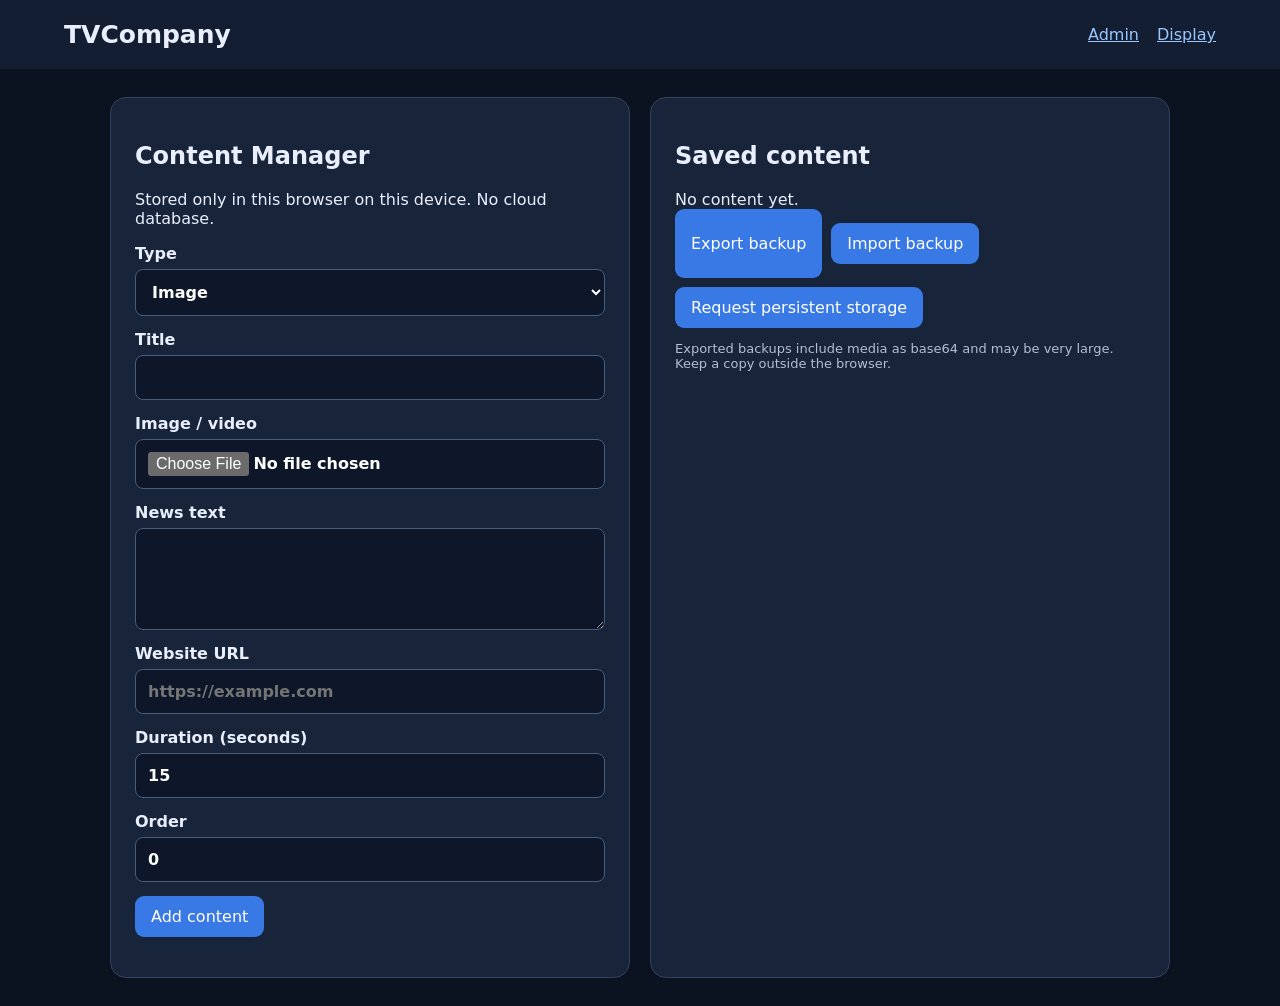
==== index.html @ 376e80b0 "Add files via upload" ====
<!doctype html><html lang="en"><head><meta charset="utf-8"><meta name="viewport" content="width=device-width,initial-scale=1"><title>TVCompany Local</title><link rel="stylesheet" href="style.css"></head><body><header><h1>TVCompany</h1><nav><a href="index.html">Admin</a><a href="display.html">Display</a></nav></header><main><section class="panel"><h2>Content Manager</h2><p>Stored only in this browser on this device. No cloud database.</p><form id="editor"><label>Type <select id="type"><option value="image">Image</option><option value="video">Video</option><option value="news">News</option><option value="external">External website</option></select></label><label>Title <input id="title" maxlength="160" required></label><label id="fileRow">Image / video <input id="file" type="file" accept="image/*,video/*"></label><label id="bodyRow" hidden>News text <textarea id="body" rows="4"></textarea></label><label id="urlRow" hidden>Website URL <input id="url" type="url" placeholder="https://example.com"></label><label>Duration (seconds) <input id="duration" type="number" min="2" max="3600" value="15" required></label><label>Order <input id="sort" type="number" min="0" value="0" required></label><button type="submit">Add content</button></form><p id="status" role="status"></p></section><section class="panel"><h2>Saved content</h2><div id="items"></div><div class="actions"><button id="export">Export backup</button><label class="import">Import backup <input id="import" type="file" accept=".json,application/json"></label><button id="persist">Request persistent storage</button></div><p class="muted">Exported backups include media as base64 and may be very large. Keep a copy outside the browser.</p></section></main><script src="db.js"></script><script src="admin.js"></script></body></html>
---- style.css ----
:root{font-family:system-ui,Arial,sans-serif;color-scheme:dark;background:#0b1220;color:#e9efff}*{box-sizing:border-box}body{margin:0}header{padding:20px 5%;display:flex;align-items:center;justify-content:space-between;background:#131e33}h1{margin:0;font-size:25px}a{color:#9bc7ff}nav{display:flex;gap:18px}main{max-width:1100px;margin:28px auto;padding:0 20px;display:grid;grid-template-columns:1fr 1fr;gap:20px}.panel{background:#17243a;border:1px solid #34435c;border-radius:16px;padding:24px}label{display:block;margin:14px 0;font-weight:600}input,textarea,select{display:block;width:100%;padding:12px;margin-top:6px;background:#0d1729;border:1px solid #4a5d78;border-radius:8px;color:white;font:inherit}button,.import{border:0;border-radius:9px;background:#3979e6;color:white;padding:11px 16px;cursor:pointer;font:inherit;display:inline-block}.import input{display:none}.actions{display:flex;flex-wrap:wrap;gap:9px}.item{border-bottom:1px solid #3a4c66;padding:12px 0;display:flex;justify-content:space-between;gap:10px}.muted{color:#b1bfd3;font-size:13px}.display{background:black}.display #screen{height:100vh;width:100%;display:flex;align-items:center;justify-content:center;overflow:hidden}.display #screen img,.display #screen video{width:100%;height:100%;object-fit:contain}.news{max-width:90%;text-align:center;white-space:pre-wrap;overflow-wrap:anywhere}.news h2{font-size:clamp(30px,5vw,80px)}.news p{font-size:clamp(20px,3vw,46px)}#empty{font-size:25px;text-align:center}.toolbar{position:fixed;bottom:0;left:0;right:0;background:#101a2dd9;display:flex;align-items:center;gap:15px;padding:10px;opacity:.15;transition:opacity .2s}.toolbar:hover,.toolbar:focus-within{opacity:1}#counter{margin-left:auto}.external{font-size:clamp(20px,3vw,45px);text-align:center;padding:30px}.external a{display:block;margin:20px} @media(max-width:760px){main{grid-template-columns:1fr}}
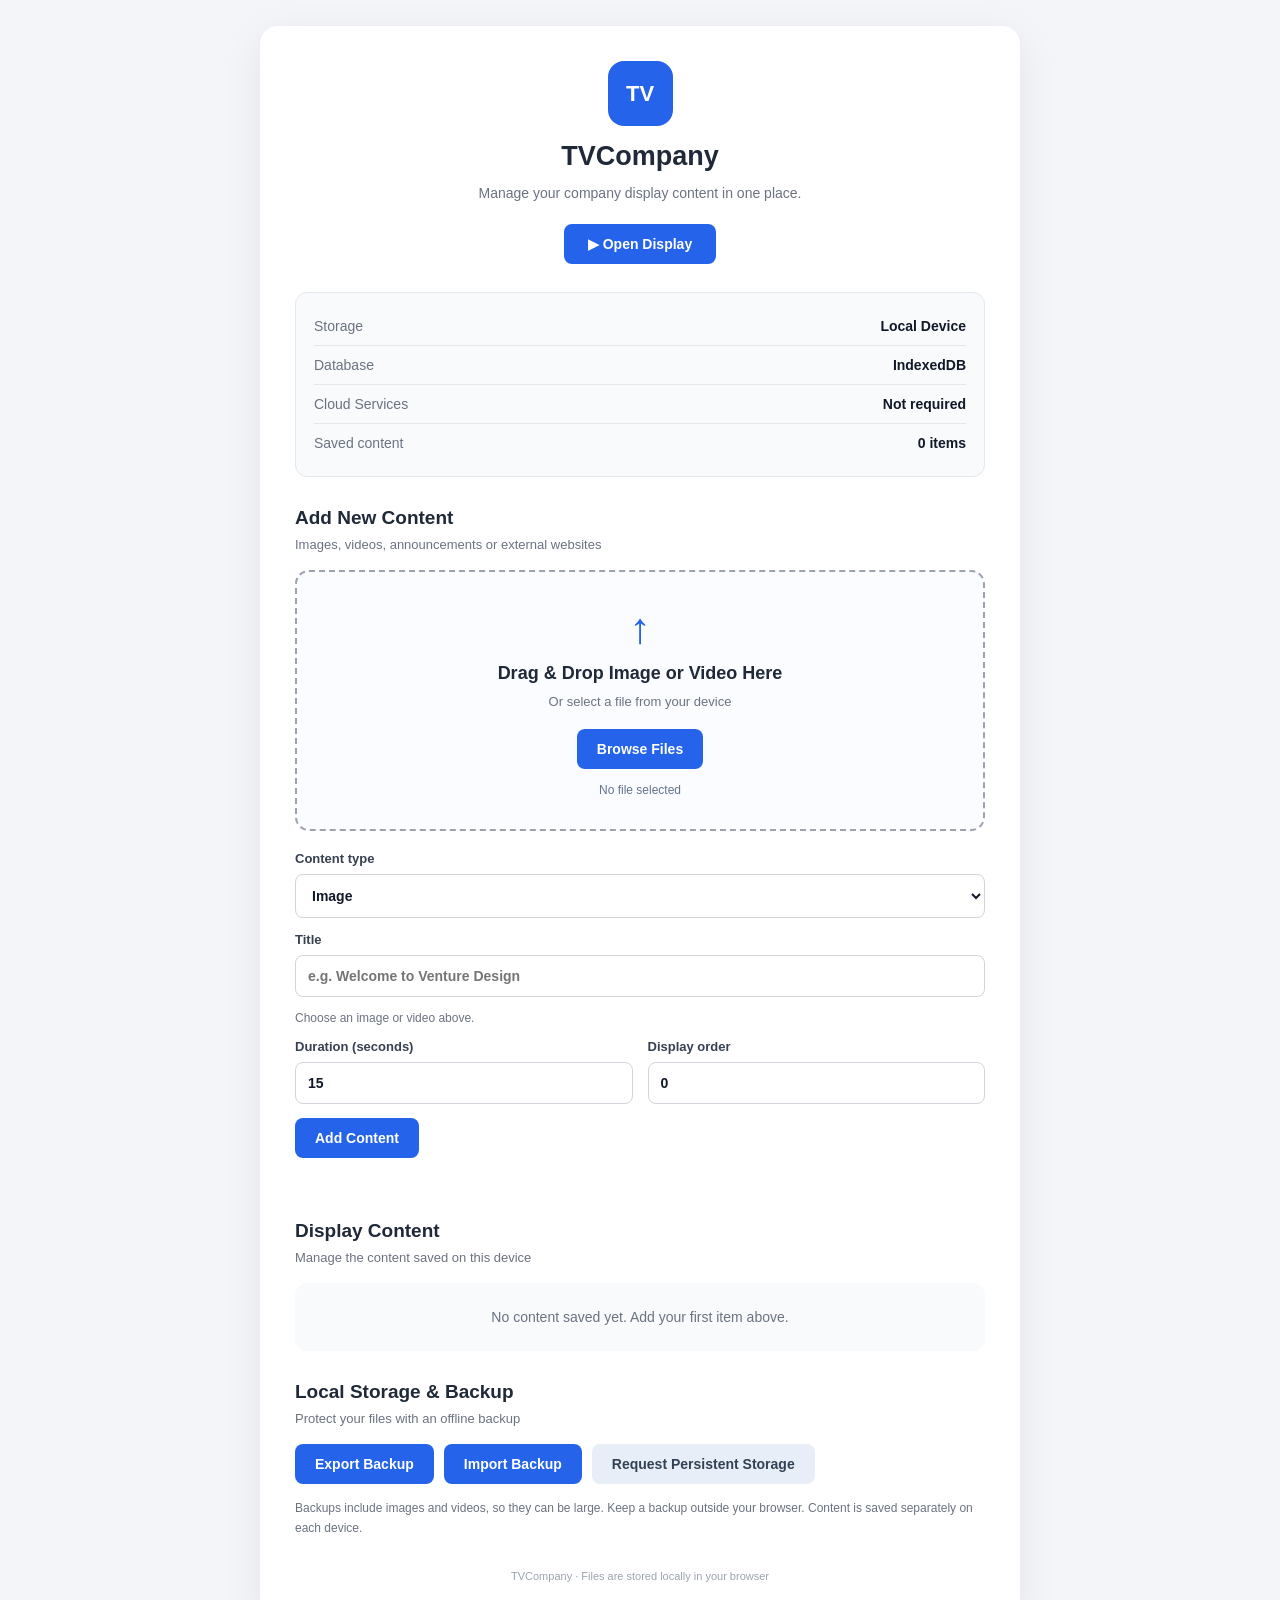
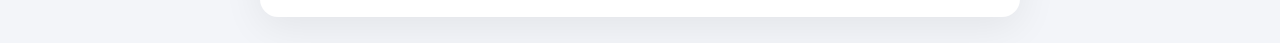
==== commit 95c19087: "Add files via upload" ====
--- a/index.html
+++ b/index.html
@@ -1 +1,11 @@
-<!doctype html><html lang="en"><head><meta charset="utf-8"><meta name="viewport" content="width=device-width,initial-scale=1"><title>TVCompany Local</title><link rel="stylesheet" href="style.css"></head><body><header><h1>TVCompany</h1><nav><a href="index.html">Admin</a><a href="display.html">Display</a></nav></header><main><section class="panel"><h2>Content Manager</h2><p>Stored only in this browser on this device. No cloud database.</p><form id="editor"><label>Type <select id="type"><option value="image">Image</option><option value="video">Video</option><option value="news">News</option><option value="external">External website</option></select></label><label>Title <input id="title" maxlength="160" required></label><label id="fileRow">Image / video <input id="file" type="file" accept="image/*,video/*"></label><label id="bodyRow" hidden>News text <textarea id="body" rows="4"></textarea></label><label id="urlRow" hidden>Website URL <input id="url" type="url" placeholder="https://example.com"></label><label>Duration (seconds) <input id="duration" type="number" min="2" max="3600" value="15" required></label><label>Order <input id="sort" type="number" min="0" value="0" required></label><button type="submit">Add content</button></form><p id="status" role="status"></p></section><section class="panel"><h2>Saved content</h2><div id="items"></div><div class="actions"><button id="export">Export backup</button><label class="import">Import backup <input id="import" type="file" accept=".json,application/json"></label><button id="persist">Request persistent storage</button></div><p class="muted">Exported backups include media as base64 and may be very large. Keep a copy outside the browser.</p></section></main><script src="db.js"></script><script src="admin.js"></script></body></html>
+<!doctype html>
+<html lang="en"><head><meta charset="utf-8"><meta name="viewport" content="width=device-width,initial-scale=1"><meta name="theme-color" content="#f3f5f9"><title>TVCompany · Content Manager</title><link rel="stylesheet" href="style.css"></head>
+<body class="admin-page"><main class="app-container">
+<header class="header"><div class="logo-icon">TV</div><h1>TVCompany</h1><p>Manage your company display content in one place.</p><a class="top-link" href="display.html">▶ Open Display</a></header>
+<section class="settings-card"><div class="setting-item"><span>Storage</span><strong>Local Device</strong></div><div class="setting-item"><span>Database</span><strong>IndexedDB</strong></div><div class="setting-item"><span>Cloud Services</span><strong>Not required</strong></div><div class="setting-item"><span>Saved content</span><strong id="itemCount">0 items</strong></div></section>
+<section class="section"><div class="section-heading"><h2 id="editorHeading">Add New Content</h2><p>Images, videos, announcements or external websites</p></div>
+<form id="editor"><div class="drop-zone" id="dropZone"><div class="upload-icon">↑</div><h3>Drag & Drop Image or Video Here</h3><p>Or select a file from your device</p><label class="browse-button" for="file">Browse Files</label><input id="file" type="file" accept="image/*,video/*" hidden><div id="fileName" class="file-name">No file selected</div></div>
+<div class="form-fields"><label>Content type<select id="type"><option value="image">Image</option><option value="video">Video</option><option value="news">News / Announcement</option><option value="external">External Website</option></select></label><label>Title<input id="title" maxlength="160" placeholder="e.g. Welcome to Venture Design" required></label><div id="fileRow" class="field-hint">Choose an image or video above.</div><label id="bodyRow" hidden>Announcement text<textarea id="body" rows="4" placeholder="Write your announcement..."></textarea></label><label id="urlRow" hidden>Website URL<input id="url" type="url" placeholder="https://example.com"></label><div class="two-col"><label>Duration (seconds)<input id="duration" type="number" min="2" max="3600" value="15" required></label><label>Display order<input id="sort" type="number" min="0" value="0" required></label></div><div class="form-actions"><button type="submit" id="saveButton">Add Content</button><button type="button" id="cancelEdit" class="button-secondary" hidden>Cancel Edit</button></div></div></form><p id="status" class="status" role="status" aria-live="polite"></p></section>
+<section class="section"><div class="section-heading"><h2>Display Content</h2><p>Manage the content saved on this device</p></div><div id="items" class="content-list"></div></section>
+<section class="section"><div class="section-heading"><h2>Local Storage & Backup</h2><p>Protect your files with an offline backup</p></div><div class="actions"><button id="export" type="button">Export Backup</button><label class="import" for="import">Import Backup<input id="import" type="file" accept=".json,application/json" hidden></label><button id="persist" type="button" class="button-secondary">Request Persistent Storage</button></div><p class="muted">Backups include images and videos, so they can be large. Keep a backup outside your browser. Content is saved separately on each device.</p></section>
+<footer>TVCompany · Files are stored locally in your browser</footer></main><script src="db.js"></script><script src="admin.js"></script></body></html>
--- a/style.css
+++ b/style.css
@@ -1 +1 @@
-:root{font-family:system-ui,Arial,sans-serif;color-scheme:dark;background:#0b1220;color:#e9efff}*{box-sizing:border-box}body{margin:0}header{padding:20px 5%;display:flex;align-items:center;justify-content:space-between;background:#131e33}h1{margin:0;font-size:25px}a{color:#9bc7ff}nav{display:flex;gap:18px}main{max-width:1100px;margin:28px auto;padding:0 20px;display:grid;grid-template-columns:1fr 1fr;gap:20px}.panel{background:#17243a;border:1px solid #34435c;border-radius:16px;padding:24px}label{display:block;margin:14px 0;font-weight:600}input,textarea,select{display:block;width:100%;padding:12px;margin-top:6px;background:#0d1729;border:1px solid #4a5d78;border-radius:8px;color:white;font:inherit}button,.import{border:0;border-radius:9px;background:#3979e6;color:white;padding:11px 16px;cursor:pointer;font:inherit;display:inline-block}.import input{display:none}.actions{display:flex;flex-wrap:wrap;gap:9px}.item{border-bottom:1px solid #3a4c66;padding:12px 0;display:flex;justify-content:space-between;gap:10px}.muted{color:#b1bfd3;font-size:13px}.display{background:black}.display #screen{height:100vh;width:100%;display:flex;align-items:center;justify-content:center;overflow:hidden}.display #screen img,.display #screen video{width:100%;height:100%;object-fit:contain}.news{max-width:90%;text-align:center;white-space:pre-wrap;overflow-wrap:anywhere}.news h2{font-size:clamp(30px,5vw,80px)}.news p{font-size:clamp(20px,3vw,46px)}#empty{font-size:25px;text-align:center}.toolbar{position:fixed;bottom:0;left:0;right:0;background:#101a2dd9;display:flex;align-items:center;gap:15px;padding:10px;opacity:.15;transition:opacity .2s}.toolbar:hover,.toolbar:focus-within{opacity:1}#counter{margin-left:auto}.external{font-size:clamp(20px,3vw,45px);text-align:center;padding:30px}.external a{display:block;margin:20px} @media(max-width:760px){main{grid-template-columns:1fr}}
+*{box-sizing:border-box}body{margin:0;font-family:Arial,Helvetica,sans-serif}.admin-page{background:#f3f5f9;color:#1f2937;min-height:100vh;padding:26px;display:flex;justify-content:center;align-items:flex-start}.app-container{width:100%;max-width:760px;background:#fff;border-radius:18px;padding:35px;box-shadow:0 10px 40px rgba(0,0,0,.07)}.header{text-align:center;margin-bottom:28px}.logo-icon{display:flex;align-items:center;justify-content:center;width:65px;height:65px;margin:0 auto 15px;background:#2563eb;color:#fff;border-radius:16px;font-size:22px;font-weight:800}.header h1{font-size:27px;margin:0 0 10px}.header p{font-size:14px;color:#6b7280;line-height:1.6;margin:0 0 20px}.top-link{display:inline-block;background:#2563eb;color:#fff;text-decoration:none;padding:12px 24px;border-radius:8px;font-size:14px;font-weight:bold}.top-link:hover,button:hover,.browse-button:hover,.import:hover{filter:brightness(.92)}.settings-card{background:#f8fafc;border:1px solid #e5e7eb;border-radius:12px;padding:14px 18px;margin-bottom:30px}.setting-item{display:flex;justify-content:space-between;gap:15px;align-items:center;padding:11px 0;font-size:14px;border-bottom:1px solid #e5e7eb}.setting-item:last-child{border:0}.setting-item span,.muted{color:#6b7280}.setting-item strong{color:#111827}.section{margin-top:30px}.section-heading{margin-bottom:18px}.section-heading h2{font-size:19px;margin:0 0 8px}.section-heading p{font-size:13px;color:#6b7280;margin:0}.drop-zone{border:2px dashed #9ca3af;border-radius:14px;padding:32px 15px;text-align:center;background:#fafcff;transition:.2s}.drop-zone.drag-over{border-color:#2563eb;background:#eff6ff}.drop-zone[hidden],label[hidden],#fileRow[hidden],button[hidden]{display:none!important}.upload-icon{font-size:43px;color:#2563eb;margin-bottom:10px;font-weight:bold}.drop-zone h3{font-size:18px;margin:0 0 10px}.drop-zone p{font-size:13px;color:#6b7280;margin:0 0 20px}.browse-button,.import,button{display:inline-block;background:#2563eb;color:#fff;border:0;border-radius:8px;padding:12px 20px;font-size:14px;font-weight:bold;cursor:pointer;font-family:inherit;text-decoration:none}.file-name{margin-top:14px;font-size:12px;color:#64748b;overflow-wrap:anywhere}.form-fields{margin-top:20px}.form-fields label{display:block;font-size:13px;font-weight:bold;margin:14px 0;color:#374151}.form-fields input,.form-fields select,.form-fields textarea{display:block;width:100%;margin-top:8px;border:1px solid #d1d5db;background:#fff;color:#111827;border-radius:8px;padding:12px;font:inherit;font-size:14px}.form-fields input:focus,.form-fields select:focus,.form-fields textarea:focus{outline:2px solid #bfdbfe;border-color:#2563eb}.field-hint{font-size:12px;color:#6b7280}.two-col{display:grid;grid-template-columns:1fr 1fr;gap:15px}.form-actions,.actions{display:flex;gap:10px;flex-wrap:wrap;align-items:center}.button-secondary{background:#e8eef7;color:#334155}.status{font-size:13px;color:#166534;min-height:18px;margin:14px 0 0}.content-list{display:grid;gap:10px}.item{display:flex;align-items:center;gap:13px;border:1px solid #e5e7eb;background:#f8fafc;border-radius:12px;padding:12px}.item-preview{width:72px;height:64px;border-radius:9px;background:#dbeafe;display:flex;align-items:center;justify-content:center;flex-shrink:0;overflow:hidden;color:#2563eb;font-size:25px;font-weight:bold}.item-preview img,.item-preview video{width:100%;height:100%;object-fit:cover}.item-info{min-width:0;flex:1}.item-title{font-size:14px;font-weight:bold;overflow-wrap:anywhere}.item-meta{font-size:12px;color:#6b7280;margin-top:5px}.item-buttons{display:flex;gap:6px;flex-wrap:wrap}.item-buttons button{padding:8px 10px;font-size:12px}.item-buttons .delete-button{background:#fee2e2;color:#b91c1c}.empty-list{text-align:center;padding:26px;color:#6b7280;background:#f8fafc;border-radius:12px;font-size:14px}.muted{font-size:12px;line-height:1.6;margin-top:15px}footer{text-align:center;margin-top:32px;color:#9ca3af;font-size:11px}.display{background:#000;color:#fff;overflow:hidden}.display #screen{height:100vh;width:100%;display:flex;align-items:center;justify-content:center;overflow:hidden}.display #screen img,.display #screen video{width:100%;height:100%;object-fit:contain}.news{max-width:90%;text-align:center;white-space:pre-wrap;overflow-wrap:anywhere}.news h2{font-size:clamp(30px,5vw,80px)}.news p{font-size:clamp(20px,3vw,46px)}#empty{font-size:25px;text-align:center}.toolbar{position:fixed;bottom:0;left:0;right:0;background:#101a2dd9;display:flex;align-items:center;gap:15px;padding:10px;opacity:.15;transition:opacity .2s}.toolbar:hover,.toolbar:focus-within{opacity:1}.toolbar a{color:#fff}.toolbar button{padding:8px 12px}#counter{margin-left:auto}.external{font-size:clamp(20px,3vw,45px);text-align:center;padding:30px}.external a{display:block;margin:20px;color:#93c5fd}@media(max-width:600px){.admin-page{padding:12px}.app-container{padding:22px 16px}.header h1{font-size:23px}.setting-item{font-size:12px}.drop-zone{padding:28px 10px}.two-col{grid-template-columns:1fr}.item{flex-wrap:wrap}.item-buttons{width:100%;justify-content:flex-end}}
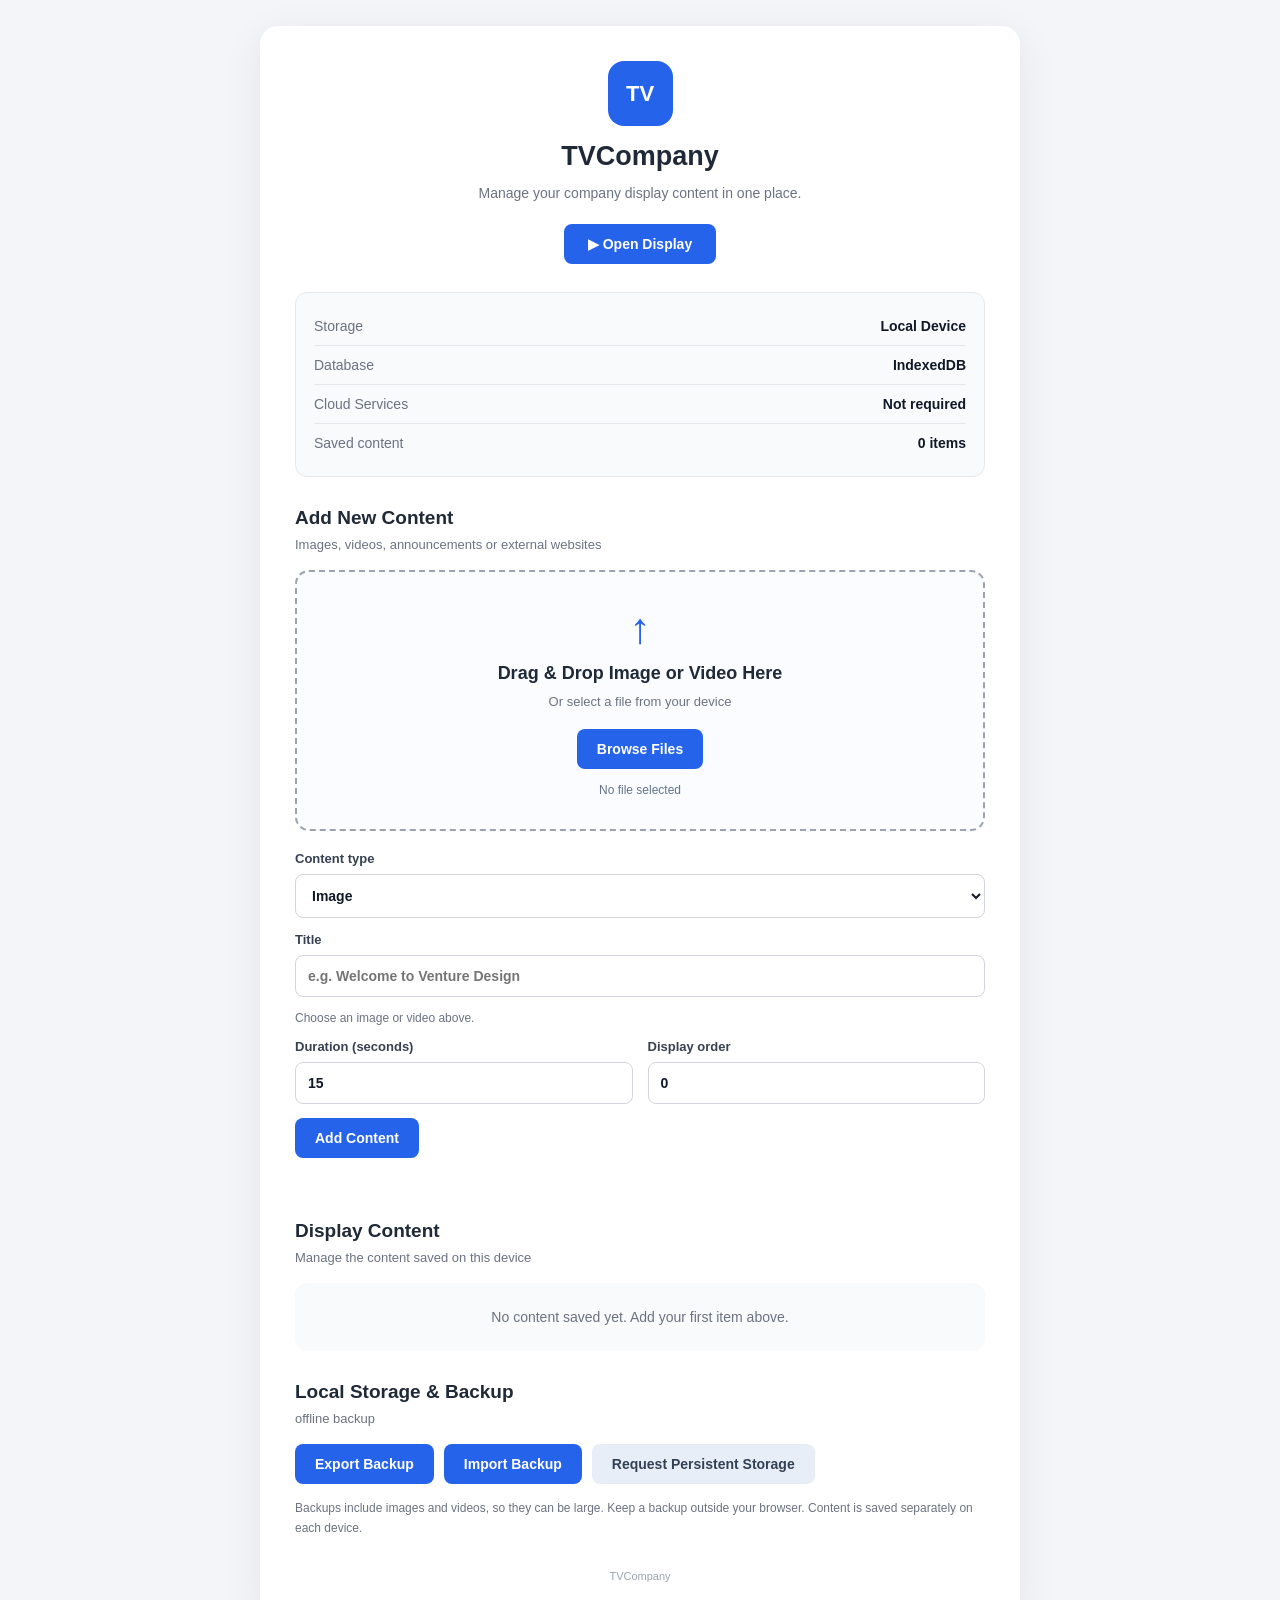
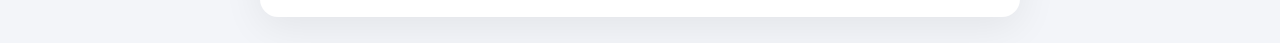
==== commit 0dedfcd7: "Add files via upload" ====
--- a/index.html
+++ b/index.html
@@ -1,11 +1,328 @@
+
 <!doctype html>
-<html lang="en"><head><meta charset="utf-8"><meta name="viewport" content="width=device-width,initial-scale=1"><meta name="theme-color" content="#f3f5f9"><title>TVCompany · Content Manager</title><link rel="stylesheet" href="style.css"></head>
-<body class="admin-page"><main class="app-container">
-<header class="header"><div class="logo-icon">TV</div><h1>TVCompany</h1><p>Manage your company display content in one place.</p><a class="top-link" href="display.html">▶ Open Display</a></header>
-<section class="settings-card"><div class="setting-item"><span>Storage</span><strong>Local Device</strong></div><div class="setting-item"><span>Database</span><strong>IndexedDB</strong></div><div class="setting-item"><span>Cloud Services</span><strong>Not required</strong></div><div class="setting-item"><span>Saved content</span><strong id="itemCount">0 items</strong></div></section>
-<section class="section"><div class="section-heading"><h2 id="editorHeading">Add New Content</h2><p>Images, videos, announcements or external websites</p></div>
-<form id="editor"><div class="drop-zone" id="dropZone"><div class="upload-icon">↑</div><h3>Drag & Drop Image or Video Here</h3><p>Or select a file from your device</p><label class="browse-button" for="file">Browse Files</label><input id="file" type="file" accept="image/*,video/*" hidden><div id="fileName" class="file-name">No file selected</div></div>
-<div class="form-fields"><label>Content type<select id="type"><option value="image">Image</option><option value="video">Video</option><option value="news">News / Announcement</option><option value="external">External Website</option></select></label><label>Title<input id="title" maxlength="160" placeholder="e.g. Welcome to Venture Design" required></label><div id="fileRow" class="field-hint">Choose an image or video above.</div><label id="bodyRow" hidden>Announcement text<textarea id="body" rows="4" placeholder="Write your announcement..."></textarea></label><label id="urlRow" hidden>Website URL<input id="url" type="url" placeholder="https://example.com"></label><div class="two-col"><label>Duration (seconds)<input id="duration" type="number" min="2" max="3600" value="15" required></label><label>Display order<input id="sort" type="number" min="0" value="0" required></label></div><div class="form-actions"><button type="submit" id="saveButton">Add Content</button><button type="button" id="cancelEdit" class="button-secondary" hidden>Cancel Edit</button></div></div></form><p id="status" class="status" role="status" aria-live="polite"></p></section>
-<section class="section"><div class="section-heading"><h2>Display Content</h2><p>Manage the content saved on this device</p></div><div id="items" class="content-list"></div></section>
-<section class="section"><div class="section-heading"><h2>Local Storage & Backup</h2><p>Protect your files with an offline backup</p></div><div class="actions"><button id="export" type="button">Export Backup</button><label class="import" for="import">Import Backup<input id="import" type="file" accept=".json,application/json" hidden></label><button id="persist" type="button" class="button-secondary">Request Persistent Storage</button></div><p class="muted">Backups include images and videos, so they can be large. Keep a backup outside your browser. Content is saved separately on each device.</p></section>
-<footer>TVCompany · Files are stored locally in your browser</footer></main><script src="db.js"></script><script src="admin.js"></script></body></html>
+<html lang="en">
+
+<head>
+    <meta charset="utf-8">
+    <meta name="viewport" content="width=device-width, initial-scale=1">
+    <meta name="theme-color" content="#f3f5f9">
+
+    <title>TVCompany · Content Manager</title>
+
+    <link rel="stylesheet" href="style.css">
+</head>
+
+<body class="admin-page">
+
+    <main class="app-container">
+
+        <!-- Header -->
+        <header class="header">
+
+            <div class="logo-icon">TV</div>
+
+            <h1>TVCompany</h1>
+
+            <p>Manage your company display content in one place.</p>
+
+            <a class="top-link" href="display.html">
+                ▶ Open Display
+            </a>
+
+        </header>
+
+
+        <!-- Storage Information -->
+        <section class="settings-card">
+
+            <div class="setting-item">
+                <span>Storage</span>
+                <strong>Local Device</strong>
+            </div>
+
+            <div class="setting-item">
+                <span>Database</span>
+                <strong>IndexedDB</strong>
+            </div>
+
+            <div class="setting-item">
+                <span>Cloud Services</span>
+                <strong>Not required</strong>
+            </div>
+
+            <div class="setting-item">
+                <span>Saved content</span>
+                <strong id="itemCount">0 items</strong>
+            </div>
+
+        </section>
+
+
+        <!-- Add / Edit Content -->
+        <section class="section">
+
+            <div class="section-heading">
+
+                <h2 id="editorHeading">Add New Content</h2>
+
+                <p>
+                    Images, videos, announcements or external websites
+                </p>
+
+            </div>
+
+
+            <form id="editor">
+
+                <!-- File Upload -->
+                <div class="drop-zone" id="dropZone">
+
+                    <div class="upload-icon">↑</div>
+
+                    <h3>Drag & Drop Image or Video Here</h3>
+
+                    <p>Or select a file from your device</p>
+
+                    <label class="browse-button" for="file">
+                        Browse Files
+                    </label>
+
+                    <input
+                        id="file"
+                        type="file"
+                        accept="image/*,video/*"
+                        hidden
+                    >
+
+                    <div id="fileName" class="file-name">
+                        No file selected
+                    </div>
+
+                </div>
+
+
+                <!-- Content Form -->
+                <div class="form-fields">
+
+                    <!-- Content Type -->
+                    <label>
+                        Content type
+
+                        <select id="type">
+                            <option value="image">Image</option>
+                            <option value="video">Video</option>
+                            <option value="news">News / Announcement</option>
+                            <option value="external">External Website</option>
+                        </select>
+
+                    </label>
+
+
+                    <!-- Title -->
+                    <label>
+                        Title
+
+                        <input
+                            id="title"
+                            maxlength="160"
+                            placeholder="e.g. Welcome to Venture Design"
+                            required
+                        >
+
+                    </label>
+
+
+                    <!-- File Hint -->
+                    <div id="fileRow" class="field-hint">
+                        Choose an image or video above.
+                    </div>
+
+
+                    <!-- Announcement Text -->
+                    <label id="bodyRow" hidden>
+                        Announcement text
+
+                        <textarea
+                            id="body"
+                            rows="4"
+                            placeholder="Write your announcement..."
+                        ></textarea>
+
+                    </label>
+
+
+                    <!-- External Website URL -->
+                    <label id="urlRow" hidden>
+                        Website URL
+
+                        <input
+                            id="url"
+                            type="url"
+                            placeholder="https://example.com"
+                        >
+
+                    </label>
+
+
+                    <!-- Duration and Display Order -->
+                    <div class="two-col">
+
+                        <label>
+                            Duration (seconds)
+
+                            <input
+                                id="duration"
+                                type="number"
+                                min="2"
+                                max="3600"
+                                value="15"
+                                required
+                            >
+
+                        </label>
+
+
+                        <label>
+                            Display order
+
+                            <input
+                                id="sort"
+                                type="number"
+                                min="0"
+                                value="0"
+                                required
+                            >
+
+                        </label>
+
+                    </div>
+
+
+                    <!-- Form Actions -->
+                    <div class="form-actions">
+
+                        <button
+                            type="submit"
+                            id="saveButton"
+                        >
+                            Add Content
+                        </button>
+
+                        <button
+                            type="button"
+                            id="cancelEdit"
+                            class="button-secondary"
+                            hidden
+                        >
+                            Cancel Edit
+                        </button>
+
+                    </div>
+
+                </div>
+
+            </form>
+
+
+            <!-- Status Message -->
+            <p
+                id="status"
+                class="status"
+                role="status"
+                aria-live="polite"
+            ></p>
+
+        </section>
+
+
+        <!-- Display Content List -->
+        <section class="section">
+
+            <div class="section-heading">
+
+                <h2>Display Content</h2>
+
+                <p>Manage the content saved on this device</p>
+
+            </div>
+
+            <div id="items" class="content-list"></div>
+
+        </section>
+
+
+        <!-- Local Storage and Backup -->
+        <section class="section">
+
+            <div class="section-heading">
+
+                <h2>Local Storage & Backup</h2>
+
+                <p>offline backup</p>
+
+            </div>
+
+
+            <div class="actions">
+
+                <!-- Export Backup -->
+                <button
+                    id="export"
+                    type="button"
+                >
+                    Export Backup
+                </button>
+
+
+                <!-- Import Backup -->
+                <label class="import" for="import">
+
+                    Import Backup
+
+                    <input
+                        id="import"
+                        type="file"
+                        accept=".json,application/json"
+                        hidden
+                    >
+
+                </label>
+
+
+                <!-- Persistent Storage -->
+                <button
+                    id="persist"
+                    type="button"
+                    class="button-secondary"
+                >
+                    Request Persistent Storage
+                </button>
+
+            </div>
+
+
+            <!-- Backup Information -->
+            <p class="muted">
+                Backups include images and videos, so they can be large.
+                Keep a backup outside your browser.
+                Content is saved separately on each device.
+            </p>
+
+        </section>
+
+
+        <!-- Footer -->
+        <footer>
+            TVCompany
+        </footer>
+
+    </main>
+
+
+    <!-- JavaScript -->
+    <script src="db.js"></script>
+    <script src="admin.js"></script>
+
+</body>
+
+</html>
--- a/style.css
+++ b/style.css
@@ -1 +1,682 @@
-*{box-sizing:border-box}body{margin:0;font-family:Arial,Helvetica,sans-serif}.admin-page{background:#f3f5f9;color:#1f2937;min-height:100vh;padding:26px;display:flex;justify-content:center;align-items:flex-start}.app-container{width:100%;max-width:760px;background:#fff;border-radius:18px;padding:35px;box-shadow:0 10px 40px rgba(0,0,0,.07)}.header{text-align:center;margin-bottom:28px}.logo-icon{display:flex;align-items:center;justify-content:center;width:65px;height:65px;margin:0 auto 15px;background:#2563eb;color:#fff;border-radius:16px;font-size:22px;font-weight:800}.header h1{font-size:27px;margin:0 0 10px}.header p{font-size:14px;color:#6b7280;line-height:1.6;margin:0 0 20px}.top-link{display:inline-block;background:#2563eb;color:#fff;text-decoration:none;padding:12px 24px;border-radius:8px;font-size:14px;font-weight:bold}.top-link:hover,button:hover,.browse-button:hover,.import:hover{filter:brightness(.92)}.settings-card{background:#f8fafc;border:1px solid #e5e7eb;border-radius:12px;padding:14px 18px;margin-bottom:30px}.setting-item{display:flex;justify-content:space-between;gap:15px;align-items:center;padding:11px 0;font-size:14px;border-bottom:1px solid #e5e7eb}.setting-item:last-child{border:0}.setting-item span,.muted{color:#6b7280}.setting-item strong{color:#111827}.section{margin-top:30px}.section-heading{margin-bottom:18px}.section-heading h2{font-size:19px;margin:0 0 8px}.section-heading p{font-size:13px;color:#6b7280;margin:0}.drop-zone{border:2px dashed #9ca3af;border-radius:14px;padding:32px 15px;text-align:center;background:#fafcff;transition:.2s}.drop-zone.drag-over{border-color:#2563eb;background:#eff6ff}.drop-zone[hidden],label[hidden],#fileRow[hidden],button[hidden]{display:none!important}.upload-icon{font-size:43px;color:#2563eb;margin-bottom:10px;font-weight:bold}.drop-zone h3{font-size:18px;margin:0 0 10px}.drop-zone p{font-size:13px;color:#6b7280;margin:0 0 20px}.browse-button,.import,button{display:inline-block;background:#2563eb;color:#fff;border:0;border-radius:8px;padding:12px 20px;font-size:14px;font-weight:bold;cursor:pointer;font-family:inherit;text-decoration:none}.file-name{margin-top:14px;font-size:12px;color:#64748b;overflow-wrap:anywhere}.form-fields{margin-top:20px}.form-fields label{display:block;font-size:13px;font-weight:bold;margin:14px 0;color:#374151}.form-fields input,.form-fields select,.form-fields textarea{display:block;width:100%;margin-top:8px;border:1px solid #d1d5db;background:#fff;color:#111827;border-radius:8px;padding:12px;font:inherit;font-size:14px}.form-fields input:focus,.form-fields select:focus,.form-fields textarea:focus{outline:2px solid #bfdbfe;border-color:#2563eb}.field-hint{font-size:12px;color:#6b7280}.two-col{display:grid;grid-template-columns:1fr 1fr;gap:15px}.form-actions,.actions{display:flex;gap:10px;flex-wrap:wrap;align-items:center}.button-secondary{background:#e8eef7;color:#334155}.status{font-size:13px;color:#166534;min-height:18px;margin:14px 0 0}.content-list{display:grid;gap:10px}.item{display:flex;align-items:center;gap:13px;border:1px solid #e5e7eb;background:#f8fafc;border-radius:12px;padding:12px}.item-preview{width:72px;height:64px;border-radius:9px;background:#dbeafe;display:flex;align-items:center;justify-content:center;flex-shrink:0;overflow:hidden;color:#2563eb;font-size:25px;font-weight:bold}.item-preview img,.item-preview video{width:100%;height:100%;object-fit:cover}.item-info{min-width:0;flex:1}.item-title{font-size:14px;font-weight:bold;overflow-wrap:anywhere}.item-meta{font-size:12px;color:#6b7280;margin-top:5px}.item-buttons{display:flex;gap:6px;flex-wrap:wrap}.item-buttons button{padding:8px 10px;font-size:12px}.item-buttons .delete-button{background:#fee2e2;color:#b91c1c}.empty-list{text-align:center;padding:26px;color:#6b7280;background:#f8fafc;border-radius:12px;font-size:14px}.muted{font-size:12px;line-height:1.6;margin-top:15px}footer{text-align:center;margin-top:32px;color:#9ca3af;font-size:11px}.display{background:#000;color:#fff;overflow:hidden}.display #screen{height:100vh;width:100%;display:flex;align-items:center;justify-content:center;overflow:hidden}.display #screen img,.display #screen video{width:100%;height:100%;object-fit:contain}.news{max-width:90%;text-align:center;white-space:pre-wrap;overflow-wrap:anywhere}.news h2{font-size:clamp(30px,5vw,80px)}.news p{font-size:clamp(20px,3vw,46px)}#empty{font-size:25px;text-align:center}.toolbar{position:fixed;bottom:0;left:0;right:0;background:#101a2dd9;display:flex;align-items:center;gap:15px;padding:10px;opacity:.15;transition:opacity .2s}.toolbar:hover,.toolbar:focus-within{opacity:1}.toolbar a{color:#fff}.toolbar button{padding:8px 12px}#counter{margin-left:auto}.external{font-size:clamp(20px,3vw,45px);text-align:center;padding:30px}.external a{display:block;margin:20px;color:#93c5fd}@media(max-width:600px){.admin-page{padding:12px}.app-container{padding:22px 16px}.header h1{font-size:23px}.setting-item{font-size:12px}.drop-zone{padding:28px 10px}.two-col{grid-template-columns:1fr}.item{flex-wrap:wrap}.item-buttons{width:100%;justify-content:flex-end}}
+
+/* =====================================================
+   Global Styles
+===================================================== */
+
+* {
+    box-sizing: border-box;
+}
+
+body {
+    margin: 0;
+    font-family: Arial, Helvetica, sans-serif;
+}
+
+
+/* =====================================================
+   Admin Page
+===================================================== */
+
+.admin-page {
+    background: #f3f5f9;
+    color: #1f2937;
+    min-height: 100vh;
+    padding: 26px;
+    display: flex;
+    justify-content: center;
+    align-items: flex-start;
+}
+
+
+/* =====================================================
+   Main Application Container
+===================================================== */
+
+.app-container {
+    width: 100%;
+    max-width: 760px;
+    background: #fff;
+    border-radius: 18px;
+    padding: 35px;
+    box-shadow: 0 10px 40px rgba(0, 0, 0, .07);
+}
+
+
+/* =====================================================
+   Header
+===================================================== */
+
+.header {
+    text-align: center;
+    margin-bottom: 28px;
+}
+
+.logo-icon {
+    display: flex;
+    align-items: center;
+    justify-content: center;
+    width: 65px;
+    height: 65px;
+    margin: 0 auto 15px;
+    background: #2563eb;
+    color: #fff;
+    border-radius: 16px;
+    font-size: 22px;
+    font-weight: 800;
+}
+
+.header h1 {
+    font-size: 27px;
+    margin: 0 0 10px;
+}
+
+.header p {
+    font-size: 14px;
+    color: #6b7280;
+    line-height: 1.6;
+    margin: 0 0 20px;
+}
+
+
+/* =====================================================
+   Open Display Button
+===================================================== */
+
+.top-link {
+    display: inline-block;
+    background: #2563eb;
+    color: #fff;
+    text-decoration: none;
+    padding: 12px 24px;
+    border-radius: 8px;
+    font-size: 14px;
+    font-weight: bold;
+}
+
+
+/* =====================================================
+   Hover Effects
+===================================================== */
+
+.top-link:hover,
+button:hover,
+.browse-button:hover,
+.import:hover {
+    filter: brightness(.92);
+}
+
+
+/* =====================================================
+   Storage Information Card
+===================================================== */
+
+.settings-card {
+    background: #f8fafc;
+    border: 1px solid #e5e7eb;
+    border-radius: 12px;
+    padding: 14px 18px;
+    margin-bottom: 30px;
+}
+
+.setting-item {
+    display: flex;
+    justify-content: space-between;
+    gap: 15px;
+    align-items: center;
+    padding: 11px 0;
+    font-size: 14px;
+    border-bottom: 1px solid #e5e7eb;
+}
+
+.setting-item:last-child {
+    border: 0;
+}
+
+.setting-item span,
+.muted {
+    color: #6b7280;
+}
+
+.setting-item strong {
+    color: #111827;
+}
+
+
+/* =====================================================
+   Sections
+===================================================== */
+
+.section {
+    margin-top: 30px;
+}
+
+.section-heading {
+    margin-bottom: 18px;
+}
+
+.section-heading h2 {
+    font-size: 19px;
+    margin: 0 0 8px;
+}
+
+.section-heading p {
+    font-size: 13px;
+    color: #6b7280;
+    margin: 0;
+}
+
+
+/* =====================================================
+   File Upload Drop Zone
+===================================================== */
+
+.drop-zone {
+    border: 2px dashed #9ca3af;
+    border-radius: 14px;
+    padding: 32px 15px;
+    text-align: center;
+    background: #fafcff;
+    transition: .2s;
+}
+
+.drop-zone.drag-over {
+    border-color: #2563eb;
+    background: #eff6ff;
+}
+
+
+/* =====================================================
+   Hidden Elements
+===================================================== */
+
+.drop-zone[hidden],
+label[hidden],
+#fileRow[hidden],
+button[hidden] {
+    display: none !important;
+}
+
+
+/* =====================================================
+   Upload Icon
+===================================================== */
+
+.upload-icon {
+    font-size: 43px;
+    color: #2563eb;
+    margin-bottom: 10px;
+    font-weight: bold;
+}
+
+
+/* =====================================================
+   Drop Zone Text
+===================================================== */
+
+.drop-zone h3 {
+    font-size: 18px;
+    margin: 0 0 10px;
+}
+
+.drop-zone p {
+    font-size: 13px;
+    color: #6b7280;
+    margin: 0 0 20px;
+}
+
+
+/* =====================================================
+   Buttons
+===================================================== */
+
+.browse-button,
+.import,
+button {
+    display: inline-block;
+    background: #2563eb;
+    color: #fff;
+    border: 0;
+    border-radius: 8px;
+    padding: 12px 20px;
+    font-size: 14px;
+    font-weight: bold;
+    cursor: pointer;
+    font-family: inherit;
+    text-decoration: none;
+}
+
+
+/* =====================================================
+   Selected File Name
+===================================================== */
+
+.file-name {
+    margin-top: 14px;
+    font-size: 12px;
+    color: #64748b;
+    overflow-wrap: anywhere;
+}
+
+
+/* =====================================================
+   Form Fields
+===================================================== */
+
+.form-fields {
+    margin-top: 20px;
+}
+
+.form-fields label {
+    display: block;
+    font-size: 13px;
+    font-weight: bold;
+    margin: 14px 0;
+    color: #374151;
+}
+
+
+/* =====================================================
+   Form Inputs
+===================================================== */
+
+.form-fields input,
+.form-fields select,
+.form-fields textarea {
+    display: block;
+    width: 100%;
+    margin-top: 8px;
+    border: 1px solid #d1d5db;
+    background: #fff;
+    color: #111827;
+    border-radius: 8px;
+    padding: 12px;
+    font: inherit;
+    font-size: 14px;
+}
+
+
+/* =====================================================
+   Input Focus Effects
+===================================================== */
+
+.form-fields input:focus,
+.form-fields select:focus,
+.form-fields textarea:focus {
+    outline: 2px solid #bfdbfe;
+    border-color: #2563eb;
+}
+
+
+/* =====================================================
+   Field Hint
+===================================================== */
+
+.field-hint {
+    font-size: 12px;
+    color: #6b7280;
+}
+
+
+/* =====================================================
+   Two Column Form Layout
+===================================================== */
+
+.two-col {
+    display: grid;
+    grid-template-columns: 1fr 1fr;
+    gap: 15px;
+}
+
+
+/* =====================================================
+   Form Action Buttons
+===================================================== */
+
+.form-actions,
+.actions {
+    display: flex;
+    gap: 10px;
+    flex-wrap: wrap;
+    align-items: center;
+}
+
+.button-secondary {
+    background: #e8eef7;
+    color: #334155;
+}
+
+
+/* =====================================================
+   Status Messages
+===================================================== */
+
+.status {
+    font-size: 13px;
+    color: #166534;
+    min-height: 18px;
+    margin: 14px 0 0;
+}
+
+
+/* =====================================================
+   Content List
+===================================================== */
+
+.content-list {
+    display: grid;
+    gap: 10px;
+}
+
+
+/* =====================================================
+   Content Item
+===================================================== */
+
+.item {
+    display: flex;
+    align-items: center;
+    gap: 13px;
+    border: 1px solid #e5e7eb;
+    background: #f8fafc;
+    border-radius: 12px;
+    padding: 12px;
+}
+
+
+/* =====================================================
+   Content Preview
+===================================================== */
+
+.item-preview {
+    width: 72px;
+    height: 64px;
+    border-radius: 9px;
+    background: #dbeafe;
+    display: flex;
+    align-items: center;
+    justify-content: center;
+    flex-shrink: 0;
+    overflow: hidden;
+    color: #2563eb;
+    font-size: 25px;
+    font-weight: bold;
+}
+
+.item-preview img,
+.item-preview video {
+    width: 100%;
+    height: 100%;
+    object-fit: cover;
+}
+
+
+/* =====================================================
+   Content Information
+===================================================== */
+
+.item-info {
+    min-width: 0;
+    flex: 1;
+}
+
+.item-title {
+    font-size: 14px;
+    font-weight: bold;
+    overflow-wrap: anywhere;
+}
+
+.item-meta {
+    font-size: 12px;
+    color: #6b7280;
+    margin-top: 5px;
+}
+
+
+/* =====================================================
+   Content Action Buttons
+===================================================== */
+
+.item-buttons {
+    display: flex;
+    gap: 6px;
+    flex-wrap: wrap;
+}
+
+.item-buttons button {
+    padding: 8px 10px;
+    font-size: 12px;
+}
+
+.item-buttons .delete-button {
+    background: #fee2e2;
+    color: #b91c1c;
+}
+
+
+/* =====================================================
+   Empty Content List
+===================================================== */
+
+.empty-list {
+    text-align: center;
+    padding: 26px;
+    color: #6b7280;
+    background: #f8fafc;
+    border-radius: 12px;
+    font-size: 14px;
+}
+
+
+/* =====================================================
+   Muted Text
+===================================================== */
+
+.muted {
+    font-size: 12px;
+    line-height: 1.6;
+    margin-top: 15px;
+}
+
+
+/* =====================================================
+   Footer
+===================================================== */
+
+footer {
+    text-align: center;
+    margin-top: 32px;
+    color: #9ca3af;
+    font-size: 11px;
+}
+
+
+/* =====================================================
+   Display Page
+===================================================== */
+
+.display {
+    background: #000;
+    color: #fff;
+    overflow: hidden;
+}
+
+
+/* =====================================================
+   Main Display Screen
+===================================================== */
+
+.display #screen {
+    height: 100vh;
+    width: 100%;
+    display: flex;
+    align-items: center;
+    justify-content: center;
+    overflow: hidden;
+}
+
+
+/* =====================================================
+   Display Images and Videos
+===================================================== */
+
+.display #screen img,
+.display #screen video {
+    width: 100%;
+    height: 100%;
+    object-fit: contain;
+}
+
+
+/* =====================================================
+   News / Announcement Display
+===================================================== */
+
+.news {
+    max-width: 90%;
+    text-align: center;
+    white-space: pre-wrap;
+    overflow-wrap: anywhere;
+}
+
+.news h2 {
+    font-size: clamp(30px, 5vw, 80px);
+}
+
+.news p {
+    font-size: clamp(20px, 3vw, 46px);
+}
+
+
+/* =====================================================
+   Empty Display Message
+===================================================== */
+
+#empty {
+    font-size: 25px;
+    text-align: center;
+}
+
+
+/* =====================================================
+   Display Toolbar
+===================================================== */
+
+.toolbar {
+    position: fixed;
+    bottom: 0;
+    left: 0;
+    right: 0;
+    background: #101a2dd9;
+    display: flex;
+    align-items: center;
+    gap: 15px;
+    padding: 10px;
+    opacity: .15;
+    transition: opacity .2s;
+}
+
+
+/* =====================================================
+   Toolbar Hover Effects
+===================================================== */
+
+.toolbar:hover,
+.toolbar:focus-within {
+    opacity: 1;
+}
+
+
+/* =====================================================
+   Toolbar Links and Buttons
+===================================================== */
+
+.toolbar a {
+    color: #fff;
+}
+
+.toolbar button {
+    padding: 8px 12px;
+}
+
+
+/* =====================================================
+   Slide Counter
+===================================================== */
+
+#counter {
+    margin-left: auto;
+}
+
+
+/* =====================================================
+   External Website Display
+===================================================== */
+
+.external {
+    font-size: clamp(20px, 3vw, 45px);
+    text-align: center;
+    padding: 30px;
+}
+
+.external a {
+    display: block;
+    margin: 20px;
+    color: #93c5fd;
+}
+
+
+/* =====================================================
+   Responsive Design - Mobile Devices
+===================================================== */
+
+@media (max-width: 600px) {
+
+    /* Admin Page */
+    .admin-page {
+        padding: 12px;
+    }
+
+
+    /* Main Container */
+    .app-container {
+        padding: 22px 16px;
+    }
+
+
+    /* Header */
+    .header h1 {
+        font-size: 23px;
+    }
+
+
+    /* Storage Information */
+    .setting-item {
+        font-size: 12px;
+    }
+
+
+    /* Upload Area */
+    .drop-zone {
+        padding: 28px 10px;
+    }
+
+
+    /* Form Layout */
+    .two-col {
+        grid-template-columns: 1fr;
+    }
+
+
+    /* Content Items */
+    .item {
+        flex-wrap: wrap;
+    }
+
+
+    /* Content Buttons */
+    .item-buttons {
+        width: 100%;
+        justify-content: flex-end;
+    }
+
+}
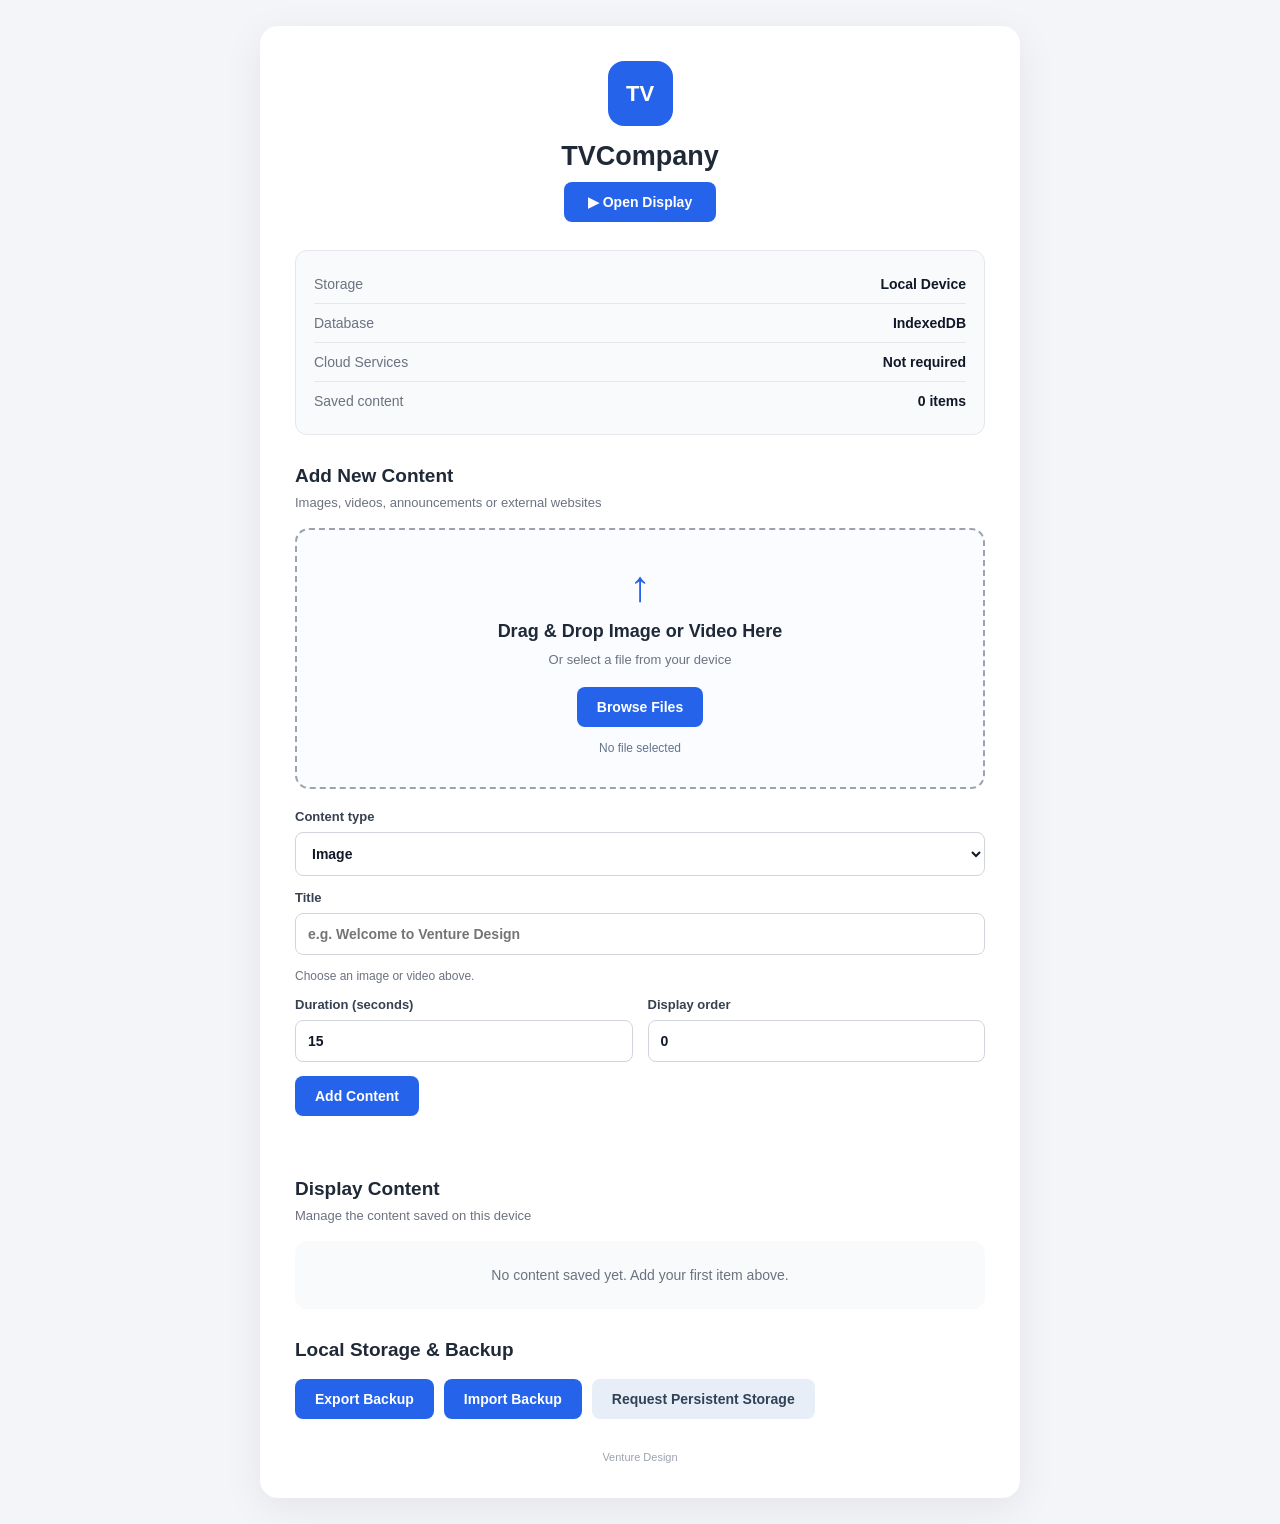
==== commit 5ed2bf7f: "Add files via upload" ====
--- a/index.html
+++ b/index.html
@@ -22,8 +22,6 @@
             <div class="logo-icon">TV</div>
 
             <h1>TVCompany</h1>
-
-            <p>Manage your company display content in one place.</p>
 
             <a class="top-link" href="display.html">
                 ▶ Open Display
@@ -258,8 +256,6 @@
 
                 <h2>Local Storage & Backup</h2>
 
-                <p>offline backup</p>
-
             </div>
 
 
@@ -302,18 +298,18 @@
 
 
             <!-- Backup Information -->
-            <p class="muted">
+            <!-- <p class="muted">
                 Backups include images and videos, so they can be large.
                 Keep a backup outside your browser.
                 Content is saved separately on each device.
-            </p>
+            </p> -->
 
         </section>
 
 
         <!-- Footer -->
         <footer>
-            TVCompany
+            Venture Design
         </footer>
 
     </main>
